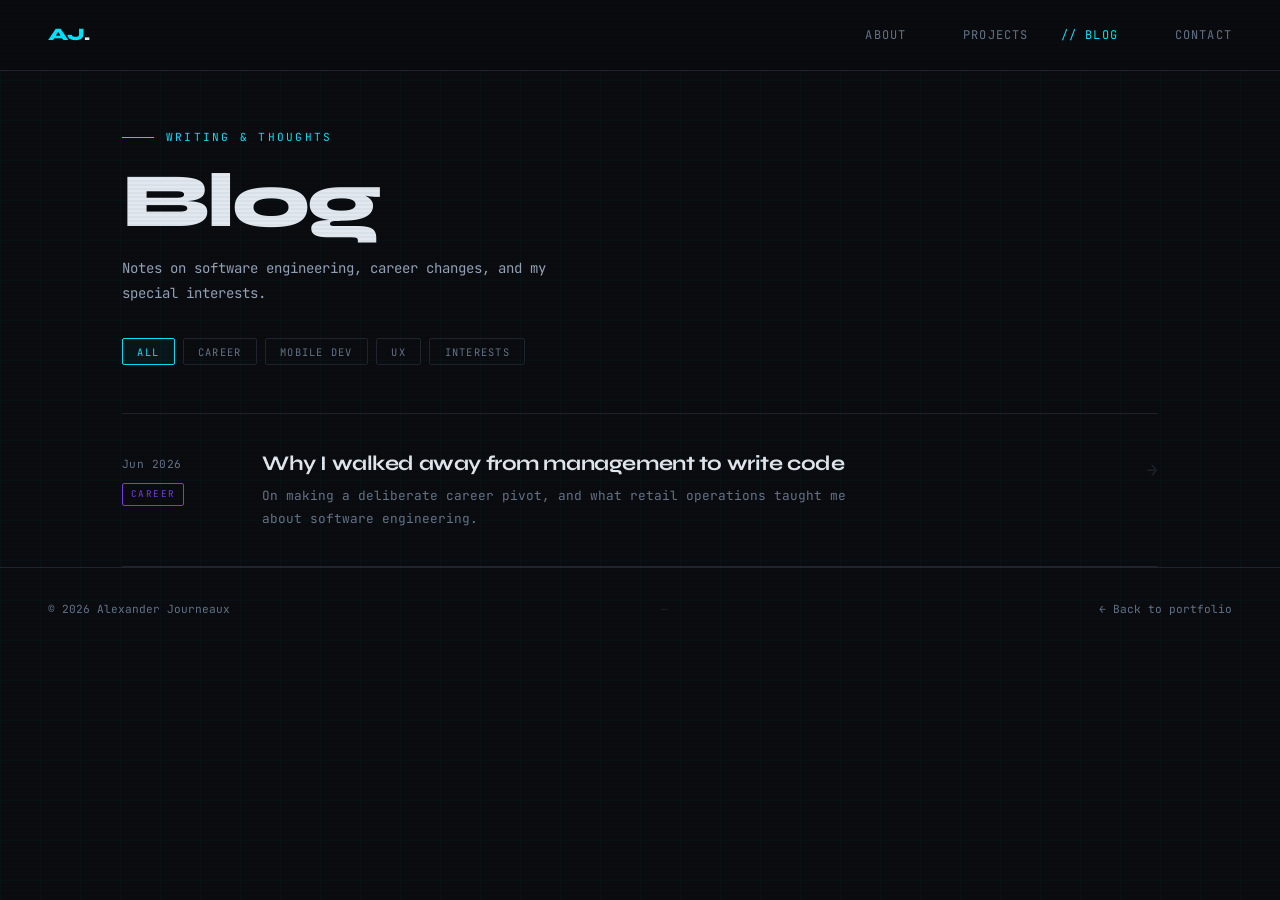
==== blog/index.html @ a815c2e3 "Add blog index and post template with initial content" ====
<!DOCTYPE html>
<html lang="en">
<head>
  <meta charset="UTF-8" />
  <meta name="viewport" content="width=device-width, initial-scale=1.0" />
  <title>Blog — Alexander Journeaux</title>
  <link rel="stylesheet" href="../global.css" />
  <style>
    .blog-hero {
      padding-top: 8rem;
      padding-bottom: 2rem;
    }

    .blog-hero-eyebrow {
      font-size: 0.7rem;
      letter-spacing: 0.2em;
      text-transform: uppercase;
      color: var(--accent);
      margin-bottom: 1rem;
      display: flex;
      align-items: center;
      gap: 0.75rem;
    }

    .blog-hero-eyebrow::before {
      content: '';
      display: inline-block;
      width: 2rem;
      height: 1px;
      background: var(--accent);
    }

    .blog-hero h1 {
      font-family: var(--font-display);
      font-weight: 800;
      font-size: clamp(2.5rem, 6vw, 5rem);
      letter-spacing: -0.04em;
      line-height: 1;
      margin-bottom: 1rem;
    }

    .blog-hero p {
      color: var(--dim);
      font-size: 0.875rem;
      max-width: 480px;
      line-height: 1.8;
    }

    .filter-bar {
      position: relative;
      z-index: 1;
      max-width: 1100px;
      margin: 0 auto;
      padding: 0 2rem 3rem;
      display: flex;
      gap: 0.5rem;
      flex-wrap: wrap;
    }

    .filter-btn {
      padding: 0.35rem 0.9rem;
      font-family: var(--font-mono);
      font-size: 0.65rem;
      letter-spacing: 0.12em;
      text-transform: uppercase;
      background: transparent;
      border: 1px solid var(--border);
      color: var(--muted);
      border-radius: 2px;
      cursor: pointer;
      transition: all 0.2s;
    }

    .filter-btn:hover,
    .filter-btn.active {
      border-color: var(--accent);
      color: var(--accent);
      background: rgba(0,229,255,0.05);
    }

    .post-list {
      position: relative;
      z-index: 1;
      max-width: 1100px;
      margin: 0 auto;
      padding: 0 2rem;
    }

    .post-item {
      display: grid;
      grid-template-columns: 100px 1fr 40px;
      gap: 2.5rem;
      align-items: start;
      padding: 2.25rem 0;
      border-bottom: 1px solid var(--border);
      text-decoration: none;
      color: inherit;
      transition: all 0.2s;
    }

    .post-item:first-child { border-top: 1px solid var(--border); }
    .post-item:hover .post-title { color: var(--accent); }
    .post-item:hover .post-arrow { color: var(--accent); transform: translateX(5px); }

    .post-meta { padding-top: 0.3rem; }

    .post-date {
      font-size: 0.7rem;
      color: var(--muted);
      letter-spacing: 0.04em;
      display: block;
      margin-bottom: 0.4rem;
    }

    .post-category {
      display: inline-block;
      font-size: 0.58rem;
      letter-spacing: 0.15em;
      text-transform: uppercase;
      padding: 0.15rem 0.5rem;
      border: 1px solid var(--accent2);
      color: var(--accent2);
      border-radius: 2px;
    }

    .post-title {
      font-family: var(--font-display);
      font-weight: 700;
      font-size: clamp(1rem, 2.5vw, 1.3rem);
      letter-spacing: -0.02em;
      margin-bottom: 0.5rem;
      transition: color 0.2s;
      line-height: 1.3;
    }

    .post-excerpt {
      font-size: 0.8rem;
      color: var(--muted);
      line-height: 1.75;
      max-width: 620px;
    }

    .post-arrow {
      font-size: 1.1rem;
      color: var(--border);
      transition: color 0.2s, transform 0.2s;
      padding-top: 0.3rem;
      text-align: right;
    }

    @media (max-width: 640px) {
      .post-item { grid-template-columns: 1fr; gap: 0.6rem; }
      .post-arrow { display: none; }
    }
  </style>
</head>
<body>

  <nav>
    <a href="/" class="nav-logo">AJ<span>.</span></a>
    <ul class="nav-links">
      <li><a href="/#about">About</a></li>
      <li><a href="/#projects">Projects</a></li>
      <li><a href="/blog/" class="active">Blog</a></li>
      <li><a href="/#contact">Contact</a></li>
    </ul>
  </nav>

  <section class="blog-hero fade-up">
    <div class="blog-hero-eyebrow">Writing & Thoughts</div>
    <h1>Blog</h1>
    <p>Notes on software engineering, career changes, and my special interests.</p>
  </section>

  <div class="filter-bar">
    <button class="filter-btn active" onclick="filterPosts('all', event)">All</button>
    <button class="filter-btn" onclick="filterPosts('career', event)">Career</button>
    <button class="filter-btn" onclick="filterPosts('mobile-dev', event)">Mobile Dev</button>
    <button class="filter-btn" onclick="filterPosts('ux', event)">UX</button>
    <button class="filter-btn" onclick="filterPosts('interests', event)">Interests</button>
  </div>

  <div class="post-list">

    <a href="posts/why-i-left-management.html" class="post-item" data-category="career">
      <div class="post-meta">
        <span class="post-date">Jun 2026</span>
        <span class="post-category">Career</span>
      </div>
      <div>
        <div class="post-title">Why I walked away from management to write code</div>
        <div class="post-excerpt">On making a deliberate career pivot, and what retail operations taught me about software engineering.</div>
      </div>
      <div class="post-arrow">→</div>
    </a>

  </div>

  <footer>
    <span>© 2026 Alexander Journeaux</span>
    <span style="color: var(--border)">—</span>
    <a href="/" style="color: var(--muted); text-decoration: none;">← Back to portfolio</a>
  </footer>

  <script>
    function filterPosts(category, event) {
      document.querySelectorAll('.filter-btn').forEach(btn => btn.classList.remove('active'));
      event.target.classList.add('active');
      document.querySelectorAll('.post-item').forEach(item => {
        item.style.display = (category === 'all' || item.dataset.category === category) ? 'grid' : 'none';
      });
    }
  </script>

</body>
</html>
---- global.css ----
/* ============================================
   global.css — Alexander Journeaux Portfolio
   Shared styles across all pages
   ============================================ */

@import url('https://fonts.googleapis.com/css2?family=JetBrains+Mono:wght@300;400;500;700&family=Syne:wght@400;600;800&display=swap');

*, *::before, *::after { box-sizing: border-box; margin: 0; padding: 0; }

:root {
  --bg: #0a0c0f;
  --bg2: #0f1217;
  --bg3: #151920;
  --border: #1e2530;
  --accent: #00e5ff;
  --accent2: #7c3aed;
  --text: #e2e8f0;
  --muted: #64748b;
  --dim: #94a3b8;
  --green: #10b981;
  --font-mono: 'JetBrains Mono', monospace;
  --font-display: 'Syne', sans-serif;
}

html { scroll-behavior: smooth; }

body {
  background: var(--bg);
  color: var(--text);
  font-family: var(--font-mono);
  font-size: 14px;
  line-height: 1.7;
  overflow-x: hidden;
}

/* Scanline overlay */
body::before {
  content: '';
  position: fixed;
  inset: 0;
  background: repeating-linear-gradient(
    0deg,
    transparent,
    transparent 2px,
    rgba(0,0,0,0.03) 2px,
    rgba(0,0,0,0.03) 4px
  );
  pointer-events: none;
  z-index: 1000;
}

/* Grid background */
body::after {
  content: '';
  position: fixed;
  inset: 0;
  background-image:
    linear-gradient(rgba(0,229,255,0.03) 1px, transparent 1px),
    linear-gradient(90deg, rgba(0,229,255,0.03) 1px, transparent 1px);
  background-size: 40px 40px;
  pointer-events: none;
  z-index: 0;
}

/* ---- NAV ---- */
nav {
  position: fixed;
  top: 0; left: 0; right: 0;
  z-index: 100;
  display: flex;
  align-items: center;
  justify-content: space-between;
  padding: 1.25rem 3rem;
  background: rgba(10,12,15,0.85);
  backdrop-filter: blur(12px);
  border-bottom: 1px solid var(--border);
}

.nav-logo {
  font-family: var(--font-display);
  font-weight: 800;
  font-size: 1.1rem;
  color: var(--accent);
  letter-spacing: -0.02em;
  text-decoration: none;
}

.nav-logo span { color: var(--text); }

.nav-links {
  display: flex;
  gap: 2rem;
  list-style: none;
}

.nav-links a {
  color: var(--muted);
  text-decoration: none;
  font-size: 0.75rem;
  letter-spacing: 0.1em;
  text-transform: uppercase;
  transition: color 0.2s;
  position: relative;
}

.nav-links a::before {
  content: '// ';
  color: var(--accent);
  opacity: 0;
  transition: opacity 0.2s;
}

.nav-links a:hover { color: var(--text); }
.nav-links a:hover::before { opacity: 1; }
.nav-links a.active { color: var(--accent); }
.nav-links a.active::before { opacity: 1; }

/* ---- SECTIONS ---- */
section {
  position: relative;
  z-index: 1;
  max-width: 1100px;
  margin: 0 auto;
  padding: 7rem 2rem 5rem;
}

/* ---- SECTION HEADERS ---- */
.section-header {
  display: flex;
  align-items: baseline;
  gap: 1.5rem;
  margin-bottom: 3.5rem;
}

.section-num {
  font-size: 0.65rem;
  color: var(--accent);
  letter-spacing: 0.15em;
}

.section-title {
  font-family: var(--font-display);
  font-weight: 800;
  font-size: clamp(2rem, 5vw, 3rem);
  letter-spacing: -0.03em;
  line-height: 1;
}

.section-line {
  flex: 1;
  height: 1px;
  background: var(--border);
}

/* ---- BUTTONS ---- */
.btn {
  display: inline-flex;
  align-items: center;
  gap: 0.5rem;
  padding: 0.75rem 1.75rem;
  font-family: var(--font-mono);
  font-size: 0.75rem;
  font-weight: 500;
  letter-spacing: 0.08em;
  text-transform: uppercase;
  text-decoration: none;
  border-radius: 2px;
  transition: all 0.2s;
  cursor: pointer;
}

.btn-primary {
  background: var(--accent);
  color: var(--bg);
  border: 1px solid var(--accent);
}

.btn-primary:hover {
  background: transparent;
  color: var(--accent);
}

.btn-secondary {
  background: transparent;
  color: var(--dim);
  border: 1px solid var(--border);
}

.btn-secondary:hover {
  border-color: var(--accent);
  color: var(--accent);
}

/* ---- TAGS ---- */
.tag {
  padding: 0.2rem 0.6rem;
  background: var(--bg3);
  border: 1px solid var(--border);
  border-radius: 2px;
  font-size: 0.7rem;
  color: var(--dim);
  letter-spacing: 0.03em;
}

.tag.highlight {
  border-color: rgba(0,229,255,0.3);
  color: var(--accent);
  background: rgba(0,229,255,0.05);
}

/* ---- FOOTER ---- */
footer {
  position: relative;
  z-index: 1;
  border-top: 1px solid var(--border);
  padding: 2rem 3rem;
  display: flex;
  justify-content: space-between;
  align-items: center;
  font-size: 0.7rem;
  color: var(--muted);
}

/* ---- ANIMATIONS ---- */
@keyframes fadeUp {
  from { opacity: 0; transform: translateY(24px); }
  to { opacity: 1; transform: translateY(0); }
}

@keyframes pulse {
  0%, 100% { opacity: 1; box-shadow: 0 0 0 0 rgba(16,185,129,0.4); }
  50% { opacity: 0.8; box-shadow: 0 0 0 6px rgba(16,185,129,0); }
}

.fade-up {
  opacity: 0;
  animation: fadeUp 0.6s ease forwards;
}

.delay-1 { animation-delay: 0.1s; }
.delay-2 { animation-delay: 0.25s; }
.delay-3 { animation-delay: 0.4s; }
.delay-4 { animation-delay: 0.55s; }
.delay-5 { animation-delay: 0.7s; }

/* ---- RESPONSIVE ---- */
@media (max-width: 768px) {
  nav { padding: 1rem 1.5rem; }
  .nav-links { gap: 1.25rem; }
  section { padding: 5rem 1.5rem 3rem; }
  footer { flex-direction: column; gap: 0.75rem; text-align: center; }
}

@media (max-width: 480px) {
  .nav-links { display: none; }
}
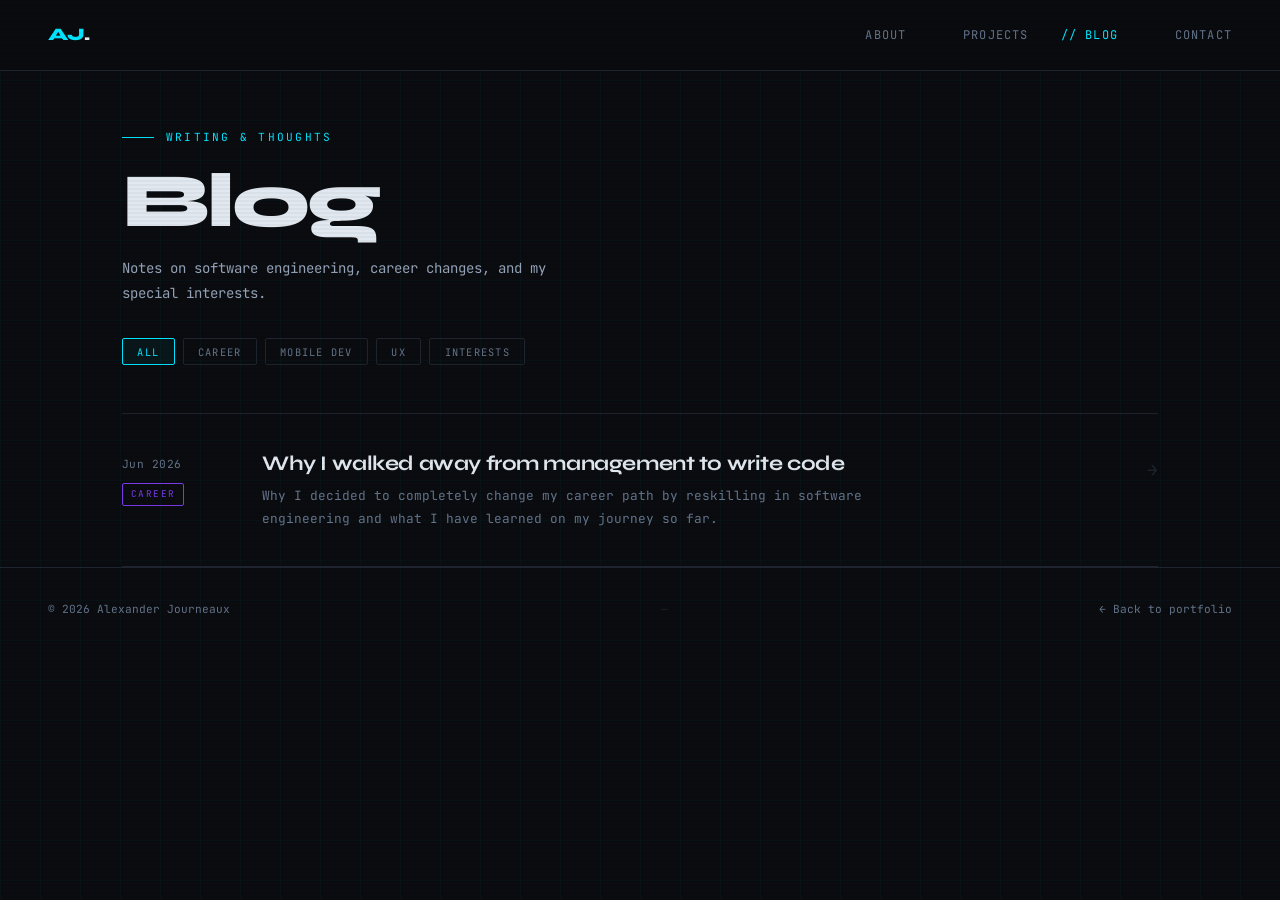
==== commit f1c66b84: "Update blog post excerpt to make more sense" ====
--- a/blog/index.html
+++ b/blog/index.html
@@ -189,7 +189,7 @@
       </div>
       <div>
         <div class="post-title">Why I walked away from management to write code</div>
-        <div class="post-excerpt">On making a deliberate career pivot, and what retail operations taught me about software engineering.</div>
+        <div class="post-excerpt">Why I decided to completely change my career path by reskilling in software engineering and what I have learned on my journey so far.</div>
       </div>
       <div class="post-arrow">→</div>
     </a>
